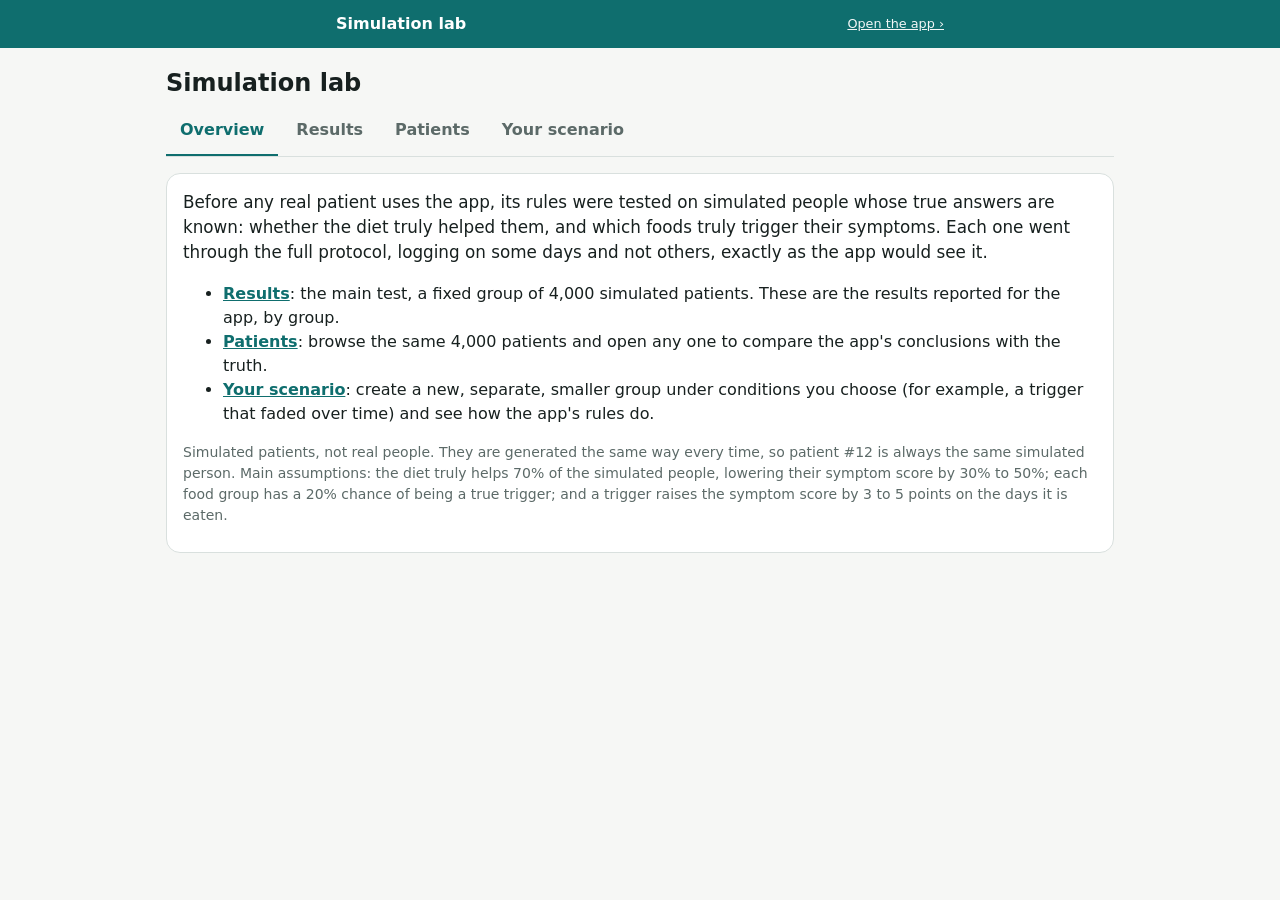
==== sim.html @ 7b92e0e7 "My IBD Diet Trial - Phase 1 prototype Static, offline-first PWA. No server, no accounts, no analytic" ====
<!doctype html>
<html lang="en">
<head>
  <meta charset="utf-8">
  <meta name="viewport" content="width=device-width, initial-scale=1, viewport-fit=cover">
  <title>Simulation Lab · My IBD Diet Trial</title>
  <meta name="description" content="4,000 simulated patients used to test the app's rules, by subgroup. Open any simulated patient and compare the app's verdict with the known truth.">
  <meta name="theme-color" content="#0f6e6e">
  <link rel="icon" href="icons/icon.svg" type="image/svg+xml">
  <link rel="stylesheet" href="css/app.css">
</head>
<body class="sim-page">
  <a class="skip" href="#main">Skip to content</a>
  <div id="app"><p style="padding:24px">Loading…</p></div>
  <div id="toast" class="toast" role="status" aria-live="polite"></div>
  <script type="module" src="js/sim-page.js"></script>
</body>
</html>
---- css/app.css ----
:root {
  --bg: #f6f7f5;
  --surface: #ffffff;
  --surface-2: #eef2f0;
  --text: #17201f;
  --muted: #5c6a68;
  --line: #d9e0de;
  --accent: #0f6e6e;
  --accent-ink: #ffffff;
  --accent-soft: #d8efed;
  --good: #1f7a4d;
  --bad: #b3261e;
  --warn-soft: #fff4d6;
  --flag-soft: #fde8e6;
  --ok-soft: #e3f3ea;
  --band-baseline: #e9edf2;
  --band-elimination: #fdf1dc;
  --band-maintenance: #e3f2e8;
  --band-reintroduction: #efe7f7;
  --score: #0f6e6e;
  --fatigue: #b0701c;
  --radius: 14px;
  --tap: 44px;
  color-scheme: light;
}

@media (prefers-color-scheme: dark) {
  :root:not([data-theme="light"]) {
    --bg: #0e1515; --surface: #152020; --surface-2: #1c2a2a; --text: #e8efee; --muted: #9db0ad; --line: #2b3b3a;
    --accent: #4cc3bd; --accent-ink: #062020; --accent-soft: #173a39; --good: #62c98f; --bad: #ff8a80;
    --warn-soft: #3a3217; --flag-soft: #3f2220; --ok-soft: #173325;
    --band-baseline: #1b2530; --band-elimination: #33291a; --band-maintenance: #183022; --band-reintroduction: #2a2136;
    --score: #4cc3bd; --fatigue: #e0a552; color-scheme: dark;
  }
}
:root[data-theme="dark"] {
  --bg: #0e1515; --surface: #152020; --surface-2: #1c2a2a; --text: #e8efee; --muted: #9db0ad; --line: #2b3b3a;
  --accent: #4cc3bd; --accent-ink: #062020; --accent-soft: #173a39; --good: #62c98f; --bad: #ff8a80;
  --warn-soft: #3a3217; --flag-soft: #3f2220; --ok-soft: #173325;
  --band-baseline: #1b2530; --band-elimination: #33291a; --band-maintenance: #183022; --band-reintroduction: #2a2136;
  --score: #4cc3bd; --fatigue: #e0a552; color-scheme: dark;
}

* { box-sizing: border-box; }
html { -webkit-text-size-adjust: 100%; }
body {
  margin: 0; background: var(--bg); color: var(--text);
  font: 16px/1.5 system-ui, -apple-system, "Segoe UI", Roboto, sans-serif;
  padding-bottom: calc(76px + env(safe-area-inset-bottom));
}
h1 { font-size: 1.5rem; line-height: 1.25; margin: 20px 0 8px; }
h2, .h3 { font-size: 1.08rem; margin: 0 0 8px; }
h3 { font-size: 1rem; margin: 20px 0 8px; }
p { margin: 0 0 10px; }
a { color: var(--accent); }
.container { max-width: 640px; margin: 0 auto; padding: 0 16px; }
.muted { color: var(--muted); }
.small { font-size: 0.875rem; }
.center { text-align: center; }
.lead { font-size: 1.05rem; }
.skip { position: absolute; left: -999px; }
.sr-only { position: absolute; width: 1px; height: 1px; padding: 0; margin: -1px; overflow: hidden; clip: rect(0 0 0 0); white-space: nowrap; border: 0; }
.skip:focus { left: 8px; top: 8px; z-index: 10; background: var(--surface); padding: 8px; }

.topbar { background: var(--accent); color: var(--accent-ink); padding-top: env(safe-area-inset-top); }
.topbar .container { display: flex; align-items: center; justify-content: space-between; min-height: 48px; gap: 8px; }
.brand { font-weight: 700; }
.private-badge { font-size: 0.8rem; opacity: 0.95; white-space: nowrap; }

.tabs {
  position: fixed; left: 0; right: 0; bottom: 0; display: flex; justify-content: center;
  background: var(--surface); border-top: 1px solid var(--line); padding-bottom: env(safe-area-inset-bottom); z-index: 5;
}
.tab {
  flex: 1; max-width: 160px; text-align: center; padding: 14px 4px; min-height: 52px; color: var(--muted);
  text-decoration: none; font-weight: 600; font-size: 0.95rem;
}
.tab.is-active { color: var(--accent); box-shadow: inset 0 3px 0 var(--accent); }

.panel, .phase-card, .summary-card {
  background: var(--surface); border: 1px solid var(--line); border-radius: var(--radius); padding: 16px; margin: 12px 0;
}

.btn {
  min-height: var(--tap); padding: 10px 16px; border-radius: 12px; border: 1px solid var(--line);
  background: var(--surface); color: var(--text); font: inherit; font-weight: 600; cursor: pointer;
}
.btn.primary { background: var(--accent); color: var(--accent-ink); border-color: var(--accent); }
.btn.danger { color: var(--bad); border-color: var(--bad); background: transparent; }
.btn.ghost { background: transparent; border-color: transparent; }
.btn.small { min-height: 36px; padding: 6px 12px; font-size: 0.9rem; }
.btn.round { width: var(--tap); padding: 0; border-radius: 50%; font-size: 1.3rem; }
.btn:disabled { opacity: 0.45; cursor: not-allowed; }
.btn:focus-visible, .choice:focus-visible, .chip:focus-visible, .tab:focus-visible, .card-choice:focus-visible, .linklike:focus-visible {
  outline: 3px solid var(--accent); outline-offset: 2px;
}
.linklike { background: none; border: 0; color: var(--accent); font: inherit; text-decoration: underline; cursor: pointer; padding: 0; }

.actions { display: flex; gap: 10px; justify-content: flex-end; margin: 16px 0; }
.actions.left { justify-content: flex-start; }
.actions.wrap { flex-wrap: wrap; }
.actions.left { flex-wrap: wrap; }

/* Setup */
.steps { display: flex; gap: 6px; list-style: none; padding: 0; margin: 16px 0 0; font-size: 0.8rem; color: var(--muted); }
.steps li { flex: 1; border-top: 4px solid var(--line); padding-top: 4px; }
.steps li.is-done { border-color: var(--accent-soft); }
.steps li.is-current { border-color: var(--accent); color: var(--text); font-weight: 600; }
.cards { display: grid; gap: 10px; margin: 12px 0; }
.card-choice {
  display: flex; flex-direction: column; gap: 4px; text-align: left; padding: 16px; border-radius: var(--radius);
  border: 2px solid var(--line); background: var(--surface); color: var(--text); font: inherit; cursor: pointer;
}
.card-choice span { color: var(--muted); font-size: 0.92rem; }
.card-choice.is-on { border-color: var(--accent); background: var(--accent-soft); }
.safety { padding-left: 20px; }
.safety li { margin-bottom: 10px; }
.fairness { border-left: 4px solid var(--accent); padding: 8px 12px; background: var(--surface-2); border-radius: 0 10px 10px 0; font-size: 0.95rem; }
.check { display: flex; gap: 10px; align-items: flex-start; margin: 14px 0; font-weight: 600; }
.check input { width: 24px; height: 24px; margin: 0; flex: none; }
.plan { list-style: none; padding: 0; margin: 12px 0; }
.plan li { border-radius: 12px; padding: 12px; margin-bottom: 8px; }
.plan li p { margin: 4px 0 0; font-size: 0.92rem; }
.plan-head { display: flex; justify-content: space-between; gap: 8px; flex-wrap: wrap; }
.plan-head span { color: var(--muted); font-size: 0.88rem; }
.plan-baseline { background: var(--band-baseline); }
.plan-elimination { background: var(--band-elimination); }
.plan-maintenance { background: var(--band-maintenance); }
.plan-reintroduction { background: var(--band-reintroduction); }

/* Today */
.demo-banner { margin: 12px 0 0; padding: 6px 12px; border-radius: 10px; background: var(--warn-soft); font-size: 0.88rem; font-weight: 600; }
.phase-card.phase-baseline { background: var(--band-baseline); }
.phase-card.phase-elimination { background: var(--band-elimination); }
.phase-card.phase-maintenance { background: var(--band-maintenance); }
.phase-card.phase-reintroduction { background: var(--band-reintroduction); }
.phase-name { font-weight: 700; font-size: 1.1rem; margin-bottom: 6px; }
.phase-bar { height: 6px; border-radius: 3px; background: rgba(127, 127, 127, 0.25); margin-bottom: 10px; overflow: hidden; }
.phase-bar span { display: block; height: 100%; background: var(--accent); }
.tag { display: inline-block; padding: 2px 8px; border-radius: 999px; background: var(--surface); border: 1px solid var(--line); font-size: 0.85rem; margin: 2px 0; }
.tag.new { border-color: var(--accent); }
.foods { padding-left: 18px; margin: 8px 0 0; font-size: 0.92rem; }
details summary { cursor: pointer; font-weight: 600; min-height: 32px; }
.test-food { background: var(--surface); border-radius: 12px; padding: 12px; margin-bottom: 8px; }
.test-label { text-transform: uppercase; font-size: 0.75rem; letter-spacing: 0.06em; color: var(--muted); margin: 0; }
.test-name { font-size: 1.35rem; font-weight: 700; margin: 0 0 6px; }

.date-nav { display: flex; align-items: center; justify-content: space-between; gap: 8px; margin: 8px 0; }
.date-label { text-align: center; }
.saved-dot { display: inline-block; margin-left: 8px; padding: 1px 8px; border-radius: 999px; background: var(--ok-soft); color: var(--good); font-size: 0.8rem; font-weight: 600; }

.log-head { display: flex; justify-content: space-between; align-items: center; gap: 8px; margin-bottom: 4px; }
.field { border: 0; padding: 0; margin: 0 0 16px; min-width: 0; }
.field legend, .field .legend { font-weight: 600; margin-bottom: 6px; padding: 0; display: block; }
.field.block { display: block; }
.hint { color: var(--muted); font-size: 0.88rem; margin: -2px 0 8px; display: block; }
.unanswered { font-weight: 500; font-size: 0.78rem; color: var(--muted); border: 1px dashed var(--line); border-radius: 999px; padding: 0 6px; margin-left: 4px; }
.choices { display: flex; flex-wrap: wrap; gap: 6px; }
.choice {
  min-height: var(--tap); min-width: var(--tap); padding: 8px 12px; border-radius: 10px; border: 1px solid var(--line);
  background: var(--surface-2); color: var(--text); font: inherit; font-size: 0.95rem; cursor: pointer; flex: 1 1 auto;
}
.choice.is-on { background: var(--accent); color: var(--accent-ink); border-color: var(--accent); font-weight: 700; }
.choices .choice:only-child { flex: none; }
.chips { display: flex; flex-wrap: wrap; gap: 6px; }
.chip {
  min-height: 40px; padding: 6px 12px; border-radius: 999px; border: 1px solid var(--line);
  background: var(--surface); color: var(--text); font: inherit; font-size: 0.92rem; cursor: pointer;
}
.chip.is-on { background: var(--accent-soft); border-color: var(--accent); font-weight: 600; }
.stepper { display: flex; align-items: center; gap: 12px; }
.stepper-value { min-width: 2ch; font-size: 1.5rem; font-weight: 700; text-align: center; }
input[type="text"], input[type="number"], input[type="date"], select, textarea {
  width: 100%; min-height: var(--tap); padding: 10px 12px; border-radius: 10px; border: 1px solid var(--line);
  background: var(--surface); color: var(--text); font: inherit;
}
.text { margin-top: 8px; }
/* iPhone Safari zooms into any field with text smaller than 16px and stays zoomed; keep all fields at 16px. */
input, select, textarea { font-size: 16px !important; }
/* iPhone date fields ignore width:100% unless their native appearance is reset. */
input[type="date"] { -webkit-appearance: none; appearance: none; display: block; min-width: 0; max-width: 100%; text-align: left; }
input[type="date"]::-webkit-date-and-time-value { text-align: left; }
.field, .lab-form label, .sp-field { min-width: 0; }
.stepper-value.is-empty { color: var(--muted); font-weight: 600; }
.lab-form { display: grid; gap: 10px; margin-top: 10px; }
.lab-form label { display: grid; gap: 4px; font-weight: 600; font-size: 0.92rem; }
.lab-list { padding-left: 18px; margin: 10px 0 0; }

.save-bar {
  position: sticky; bottom: calc(60px + env(safe-area-inset-bottom)); display: flex; align-items: center; justify-content: space-between;
  gap: 10px; background: var(--surface); border: 1px solid var(--line); border-radius: var(--radius); padding: 10px 12px;
  margin: 12px 0; box-shadow: 0 6px 20px rgba(0, 0, 0, 0.08);
}
.save-bar .btn { min-width: 110px; }
.save-score { font-size: 0.92rem; }

/* Timeline */
.chart-wrap { padding: 10px; }
.chart { width: 100%; height: auto; display: block; }
.band-baseline { fill: var(--band-baseline); }
.band-elimination { fill: var(--band-elimination); }
.band-maintenance { fill: var(--band-maintenance); }
.band-reintroduction { fill: var(--band-reintroduction); }
.band-label { font-size: 9px; fill: var(--muted); font-weight: 600; }
.line-score { fill: none; stroke: var(--score); stroke-width: 1.8; stroke-linejoin: round; }
.dot-score { fill: var(--score); }
.line-fatigue { fill: none; stroke: var(--fatigue); stroke-width: 1.2; stroke-dasharray: 4 3; opacity: 0.85; }
.threshold { stroke: var(--bad); stroke-dasharray: 2 4; stroke-width: 1.2; opacity: 0.7; }
.axis-note, .tick { font-size: 9px; fill: var(--muted); }
.tick-f { fill: var(--fatigue); }
.mark-med line { stroke: var(--text); stroke-width: 1; stroke-dasharray: 3 3; opacity: 0.5; }
.mark-med text { font-size: 8px; fill: var(--text); font-weight: 700; }
.mark-lab path { fill: var(--accent); }
.test-mark line { stroke: var(--muted); stroke-width: 1.2; }
.legend { list-style: none; display: flex; flex-wrap: wrap; gap: 6px 16px; padding: 0; margin: 8px 4px 0; font-size: 0.85rem; color: var(--muted); }
.key { display: inline-block; width: 18px; height: 0; vertical-align: middle; margin-right: 6px; }
.key-score { border-top: 3px solid var(--score); }
.key-fatigue { border-top: 2px dashed var(--fatigue); }
.key-lab { width: 9px; height: 9px; background: var(--accent); transform: rotate(45deg); }
.key-med { border-top: 2px dashed var(--text); opacity: 0.6; }
.table-wrap { overflow-x: auto; -webkit-overflow-scrolling: touch; }
table { width: 100%; border-collapse: collapse; font-size: 0.92rem; }
th, td { text-align: left; padding: 8px 6px; border-bottom: 1px solid var(--line); vertical-align: top; }
th { font-weight: 600; }
.num { text-align: right; white-space: nowrap; }
.entries td:first-child { white-space: nowrap; }
.entries .linklike { display: inline-block; min-height: 40px; padding: 10px 4px 10px 0; }

/* Summary */
.summary-actions { display: flex; flex-wrap: wrap; gap: 8px; margin: 12px 0; }
.summary-card header { border-bottom: 2px solid var(--accent); margin-bottom: 12px; padding-bottom: 8px; }
.summary-card h1 { margin: 0 0 4px; }
.eyebrow { text-transform: uppercase; letter-spacing: 0.08em; font-size: 0.75rem; color: var(--accent); font-weight: 700; margin: 0; }
.meta { color: var(--muted); font-size: 0.9rem; margin: 0; }
.notice { background: var(--warn-soft); padding: 8px 12px; border-radius: 10px; font-size: 0.92rem; }
.headline { font-size: 1.05rem; }
.headline.good strong { color: var(--good); }
.headline.bad strong { color: var(--bad); }
.context { display: block; font-size: 0.88rem; color: var(--muted); font-style: italic; }
.compare th[scope="col"] { font-size: 0.85rem; text-align: right; }
.compare thead th:first-child { width: 42%; }
.th-dates { display: block; font-weight: 400; color: var(--muted); font-size: 0.78rem; }
.tests { list-style: none; padding: 0; margin: 8px 0; }
.test { border-radius: 10px; padding: 10px 12px; margin-bottom: 6px; background: var(--surface-2); display: grid; gap: 2px; }
.test-flag { background: var(--flag-soft); }
.test-ok { background: var(--ok-soft); }
.test-unclear { background: var(--warn-soft); }
.test-food-name { font-weight: 700; }
.test-flag .test-food-name::before { content: "⚑ "; color: var(--bad); }
.test-status { font-size: 0.92rem; }
.summary-card footer { border-top: 1px solid var(--line); margin-top: 16px; padding-top: 10px; }

.done { border-color: var(--good); background: var(--ok-soft); }
.done-title { font-weight: 700; font-size: 1.1rem; color: var(--good); margin-bottom: 4px; }
a.btn { display: inline-flex; align-items: center; text-decoration: none; }
.rough-btn { width: 100%; margin: 4px 0 14px; border-style: dashed; }
.rough-note { background: var(--flag-soft); border-radius: 10px; padding: 8px 12px; font-size: 0.92rem; }
.catchup { border-color: var(--accent); }
.mark-rough path { fill: var(--bad); }
.key-rough { width: 0; height: 0; border-left: 5px solid transparent; border-right: 5px solid transparent; border-bottom: 8px solid var(--bad); }
.extend { border-color: var(--accent); background: var(--accent-soft); }
.sim { font-size: 0.8rem; }
.sim th, .sim td { padding: 6px 4px; }
.sim thead th { white-space: normal; font-size: 0.72rem; line-height: 1.2; vertical-align: bottom; }
.sim tbody th { font-weight: 500; }
.exp-list { list-style: none; padding: 0; margin: 10px 0 0; }
.exp-list li { display: flex; justify-content: space-between; align-items: flex-start; gap: 8px; padding: 8px 0; border-bottom: 1px solid var(--line); }
.exp-group { font-weight: 700; font-size: 0.9rem; margin: 10px 0 0; }
.feedback textarea { margin-bottom: 4px; }
.danger-zone { border-top: 1px solid var(--line); margin-top: 14px; padding-top: 12px; }
.demo-tools summary { color: var(--muted); }

.toast {
  position: fixed; left: 50%; bottom: calc(86px + env(safe-area-inset-bottom)); transform: translateX(-50%) translateY(20px);
  background: var(--text); color: var(--bg); padding: 10px 16px; border-radius: 12px; opacity: 0; pointer-events: none;
  transition: opacity 0.2s, transform 0.2s; max-width: calc(100% - 32px); z-index: 20; font-size: 0.95rem;
}
.toast.is-on { opacity: 1; transform: translateX(-50%) translateY(0); }

@media (prefers-reduced-motion: reduce) { .toast { transition: none; } }

@media (min-width: 560px) {
  .cards { grid-template-columns: 1fr 1fr; }
  .lab-form { grid-template-columns: 1.4fr 1fr 1fr auto; align-items: end; }
}

@media print {
  body { background: #fff; color: #000; padding: 0; font-size: 12px; }
  .no-print, .tabs, .topbar, .toast, .demo-banner, .save-bar { display: none !important; }
  .container { max-width: none; padding: 0; }
  .summary-card { border: 0; padding: 0; margin: 0; }
  .test, .notice { break-inside: avoid; -webkit-print-color-adjust: exact; print-color-adjust: exact; }
  a { color: #000; }
}

/* Simulation lab (sim.html) */
.container.wide { max-width: 980px; }
.sim-page .private-badge { color: var(--accent-ink); }
.block { display: block; }
.filters { display: flex; flex-wrap: wrap; gap: 10px; margin-bottom: 8px; }
.filter { display: grid; gap: 4px; font-size: 0.85rem; font-weight: 600; flex: 1 1 160px; }
.patients td { vertical-align: top; }
.badge { display: inline-block; padding: 1px 8px; border-radius: 999px; font-size: 0.75rem; font-weight: 600; margin: 1px 0; white-space: nowrap; }
.badge-good { background: var(--ok-soft); color: var(--good); }
.badge-bad { background: var(--flag-soft); color: var(--bad); }
.badge-muted { background: var(--surface-2); color: var(--muted); }
.pager { display: flex; align-items: center; justify-content: space-between; gap: 8px; margin-top: 10px; }
.detail { border-color: var(--accent); }
.detail-head { display: flex; justify-content: space-between; align-items: center; gap: 8px; }
.truth { margin: 8px 0; }
.truth td, .truth th { font-size: 0.9rem; }
.verdict-good { color: var(--good); font-weight: 600; }
.verdict-bad { color: var(--bad); font-weight: 600; }
.verdict-muted { color: var(--muted); }
.embedded .summary-actions, .embedded .demo-banner { display: none; }
.embedded h1 { font-size: 1.2rem; }
.embedded .summary-card { margin-top: 12px; }

.sp-grid { display: grid; grid-template-columns: repeat(auto-fill, minmax(200px, 1fr)); gap: 10px 14px; margin: 12px 0; }
.sp-field { display: grid; gap: 4px; font-size: 0.85rem; font-weight: 600; align-content: start; }
.sp-field .hint { font-weight: 400; margin: 0; }
.sp-input { display: flex; align-items: center; gap: 6px; }
.scen-extra { padding-left: 18px; font-size: 0.92rem; }
.scen-cases { padding-left: 18px; font-size: 0.9rem; }
.saved-scen { white-space: nowrap; }

.panel, td, th { overflow-wrap: anywhere; }
.sim-tabs { display: flex; gap: 4px; border-bottom: 1px solid var(--line); margin: 8px 0 16px; overflow-x: auto; }
.sim-tab { padding: 12px 14px; min-height: 44px; color: var(--muted); text-decoration: none; font-weight: 600;
  white-space: nowrap; border-bottom: 3px solid transparent; margin-bottom: -1px; }
.sim-tab.is-active { color: var(--accent); border-bottom-color: var(--accent); }
.sim-tab:focus-visible { outline: 3px solid var(--accent); outline-offset: -3px; }
@media (max-width: 480px) { .sim-tabs { gap: 0; } .sim-tab { flex: 1 1 auto; padding: 12px 6px; text-align: center; font-size: 0.95rem; } }
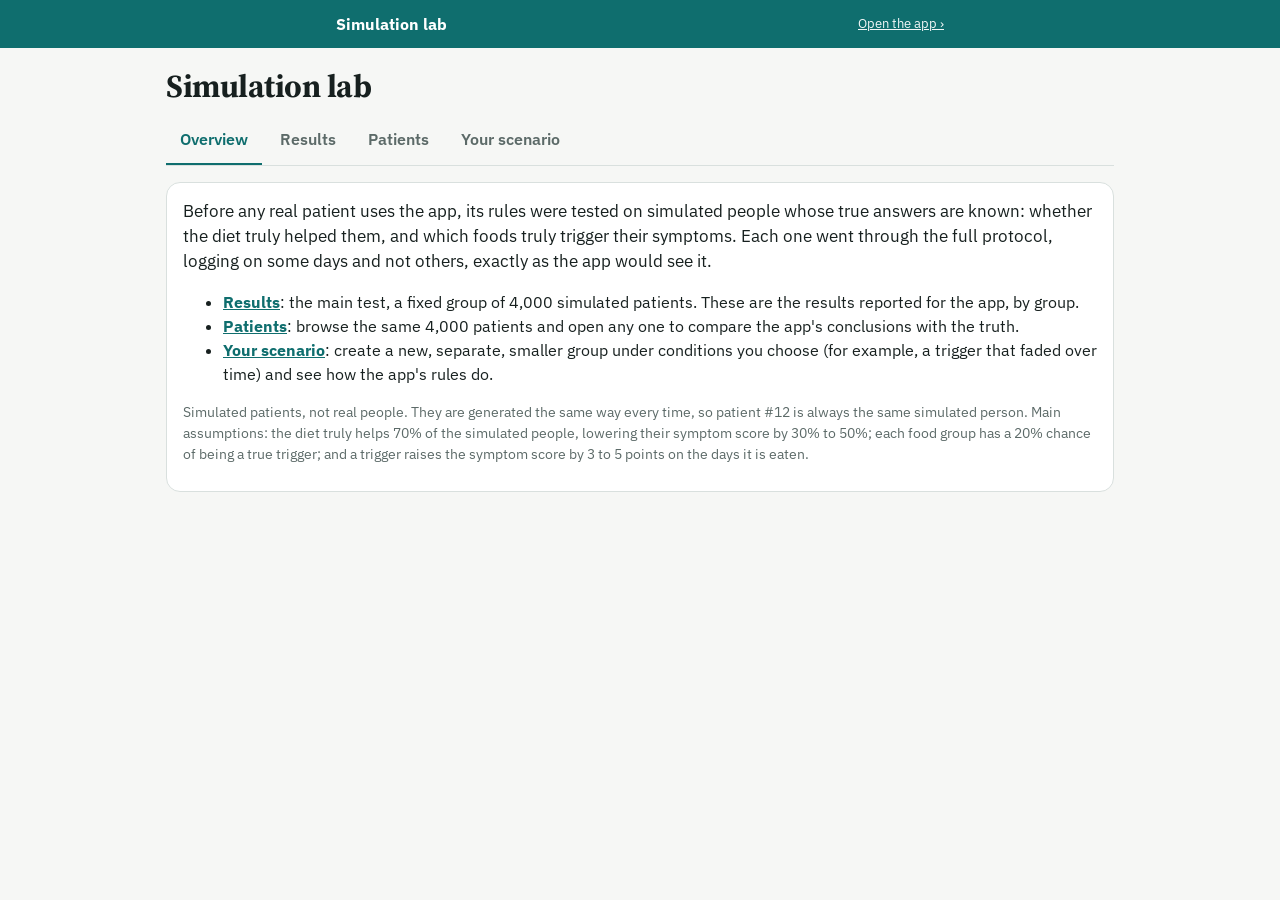
==== commit 9988f1d9: "Rename to My IBD Food Pattern "Trial" carried two misreadings: to a patient it reads as a clinical t" ====
--- a/sim.html
+++ b/sim.html
@@ -3,7 +3,7 @@
 <head>
   <meta charset="utf-8">
   <meta name="viewport" content="width=device-width, initial-scale=1, viewport-fit=cover">
-  <title>Simulation Lab · My IBD Diet Trial</title>
+  <title>Simulation Lab · My IBD Food Pattern</title>
   <meta name="description" content="4,000 simulated patients used to test the app's rules, by subgroup. Open any simulated patient and compare the app's verdict with the known truth.">
   <meta name="theme-color" content="#0f6e6e">
   <link rel="icon" href="icons/icon.svg" type="image/svg+xml">
--- a/css/app.css
+++ b/css/app.css
@@ -1,3 +1,12 @@
+@font-face {
+  font-family: 'IBM Plex Sans'; font-style: normal; font-weight: 400 700; font-display: swap;
+  src: url('../fonts/ibm-plex-sans-latin.woff2') format('woff2');
+}
+@font-face {
+  font-family: 'Source Serif 4'; font-style: normal; font-weight: 600 700; font-display: swap;
+  src: url('../fonts/source-serif-4-latin.woff2') format('woff2');
+}
+
 :root {
   --bg: #f6f7f5;
   --surface: #ffffff;
@@ -45,12 +54,13 @@
 html { -webkit-text-size-adjust: 100%; }
 body {
   margin: 0; background: var(--bg); color: var(--text);
-  font: 16px/1.5 system-ui, -apple-system, "Segoe UI", Roboto, sans-serif;
+  font: 16px/1.5 "IBM Plex Sans", system-ui, -apple-system, "Segoe UI", Roboto, sans-serif;
   padding-bottom: calc(76px + env(safe-area-inset-bottom));
 }
-h1 { font-size: 1.5rem; line-height: 1.25; margin: 20px 0 8px; }
-h2, .h3 { font-size: 1.08rem; margin: 0 0 8px; }
-h3 { font-size: 1rem; margin: 20px 0 8px; }
+h1 { font-family: "Source Serif 4", Georgia, serif; font-size: 2rem; font-weight: 700;
+  line-height: 1.15; letter-spacing: -0.015em; margin: 20px 0 10px; }
+h2, .h3 { font-size: 1.15rem; font-weight: 600; letter-spacing: -0.005em; margin: 0 0 8px; }
+h3 { font-size: 1.02rem; font-weight: 600; margin: 20px 0 8px; }
 p { margin: 0 0 10px; }
 a { color: var(--accent); }
 .container { max-width: 640px; margin: 0 auto; padding: 0 16px; }
